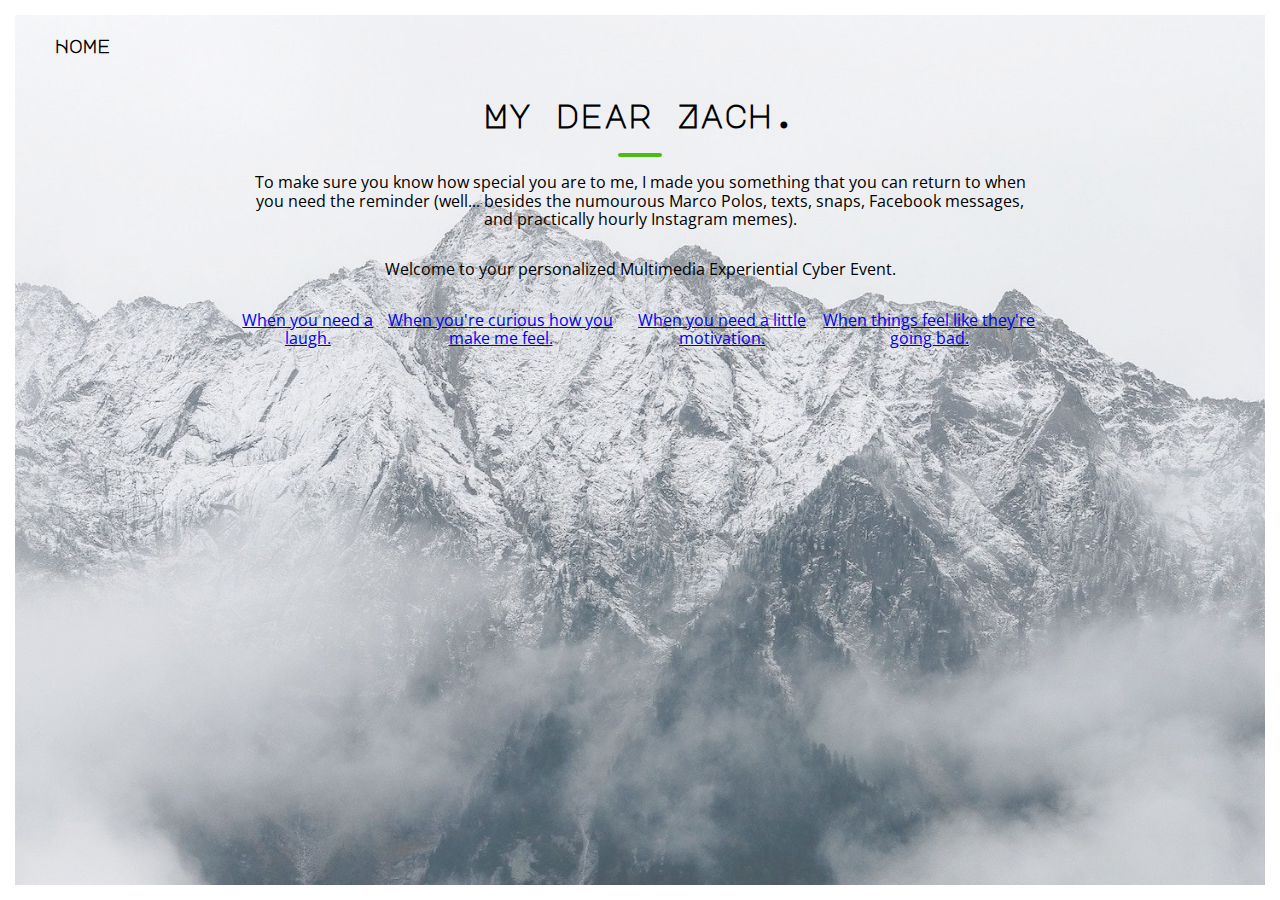
==== begin/index.html @ bccb133c "update homepage styles" ====
<!DOCTYPE html>
<html lang="en" dir="ltr">
  <head>
    <meta charset="utf-8">
    <title>Zachary Credle</title>
    <link rel="stylesheet" href="../style.css">
    <link href="https://fonts.googleapis.com/css?family=Major+Mono+Display|Open+Sans" rel="stylesheet">
  </head>
  <body>
    <header>
      <h3><a href="/">Home</a></h3>
    </header>
    <div>
      <main>
        <h1>My dear Zach.</h1>
        <div class="line"></div>
        <p>To make sure you know how special you are to me, I made you something that you can return to when you need the reminder (well... besides the numourous Marco Polos, texts, snaps, Facebook messages, and practically hourly Instagram memes).</p>
        <p>Welcome to your personalized Multimedia Experiential Cyber Event.</p>
        <div class="grid">
          <p><a href="/new-boot-goofin/">When you need a laugh.</a></p>
          <p><a href="/goofy/">When you're curious how you make me feel.</a></p>
          <p><a href="/do-it/">When you need a little motivation.</a></p>
          <p><a href="/good/">When things feel like they're going bad.</a></p>
      </main>
    </div>
  </body>
</html>
---- style.css ----
@import 'normalize.css';
@import 'rotate.css';

html {
  background: linear-gradient(rgba(255,255,255,.3),rgba(255,255,255,.3)), url(img/mountains-1.jpg) top center no-repeat;
  background-size: cover;
  width: 100%;
  height: 100%;
  border: 15px solid white;
  box-sizing: border-box;
  background-attachment: fixed;
}
body {
  align-content: space-between;
}
.home {
  min-height: 90vh;
  display: flex;
  flex-direction: column;
  justify-content: space-between;
}
.soon {
  width: 45%;
  height: 45%;
  border-radius: 50%;
  border: 3px solid black;
  padding: 50px;
  margin: 2.5% auto;
}
div {
  text-align: center;
  display: flex;
  justify-content: center;
  height: 90%;
}
header {
  padding-left: 20px;
  box-sizing: border-box;
}
header a {
  color: black;
  text-decoration: none;
}
main {
  align-self: center;
  max-width: 800px;
  display: flex;
  align-items: center;
  justify-content: center;
  flex-direction: column;
}
.line {
  border: 2px solid #4cbb17;
  width: 40px;
  margin: auto;
  border-radius: 4px;
}
h1, h2, h3, h4, h5, h6 {
  font-family: 'Major Mono Display', 'Open Sans', sans-serif;
  margin: 0;
  padding: 20px;
}
p {
  font-family: 'Open Sans', sans-serif;
}
.enter a {
  color: #000000;
  color: rgba(0, 0, 0, 0);
}
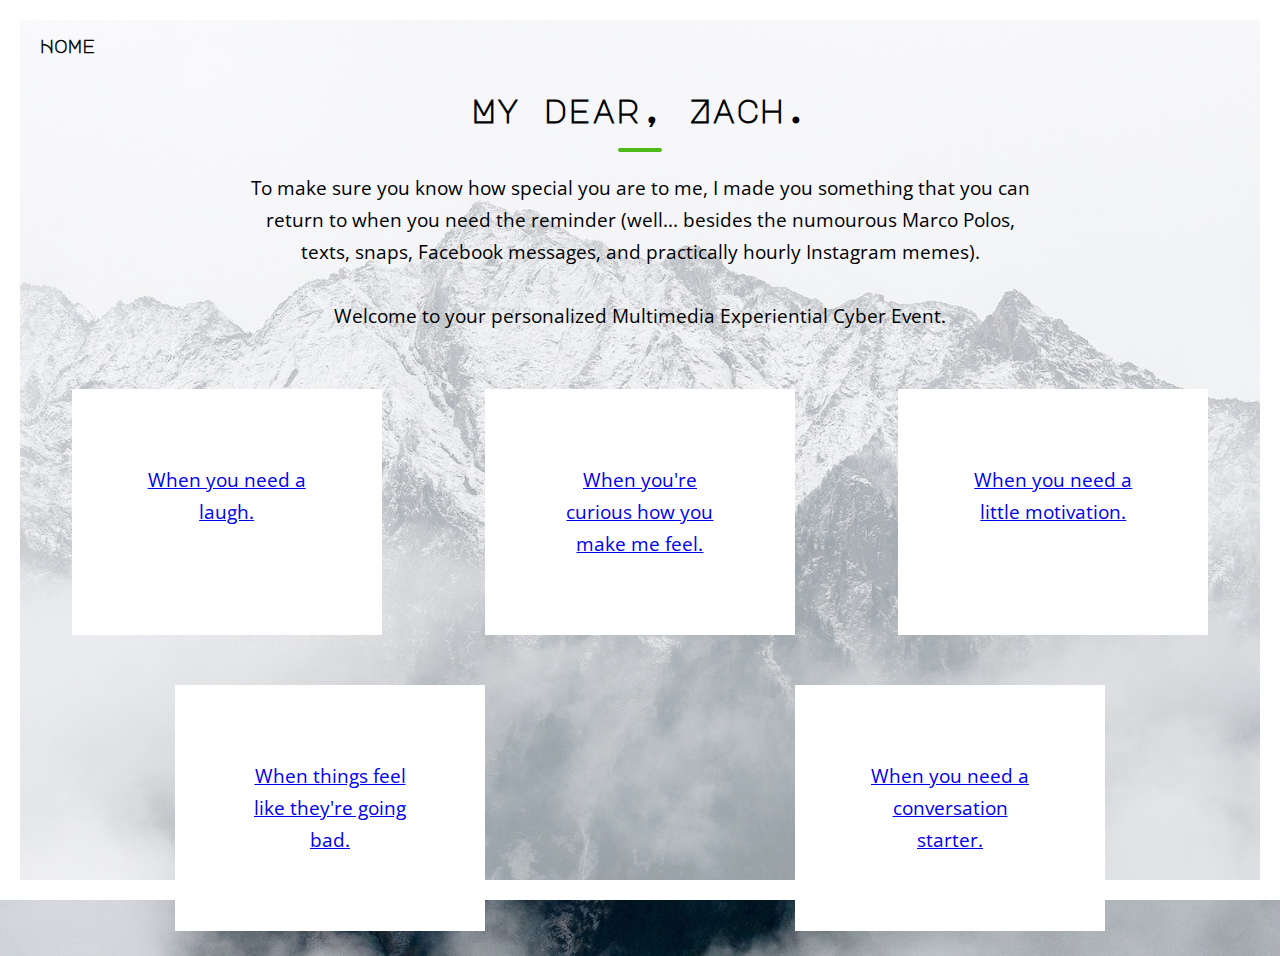
==== commit d96e4690: "update index page styles" ====
--- a/begin/index.html
+++ b/begin/index.html
@@ -10,9 +10,9 @@
     <header>
       <h3><a href="/">Home</a></h3>
     </header>
-    <div>
+    <div class="index">
       <main>
-        <h1>My dear Zach.</h1>
+        <h1>My dear, Zach.</h1>
         <div class="line"></div>
         <p>To make sure you know how special you are to me, I made you something that you can return to when you need the reminder (well... besides the numourous Marco Polos, texts, snaps, Facebook messages, and practically hourly Instagram memes).</p>
         <p>Welcome to your personalized Multimedia Experiential Cyber Event.</p>
@@ -21,6 +21,7 @@
           <p><a href="/goofy/">When you're curious how you make me feel.</a></p>
           <p><a href="/do-it/">When you need a little motivation.</a></p>
           <p><a href="/good/">When things feel like they're going bad.</a></p>
+          <p><a href="/convo/">When you need a conversation starter.</a></p>
       </main>
     </div>
   </body>
--- a/style.css
+++ b/style.css
@@ -2,22 +2,71 @@
 @import 'rotate.css';
 
 html {
-  background: linear-gradient(rgba(255,255,255,.3),rgba(255,255,255,.3)), url(img/mountains-1.jpg) top center no-repeat;
+  background: linear-gradient(rgba(255,255,255,.6),rgba(255,255,255,.6)), url(img/mountains-1.jpg) top center no-repeat;
   background-size: cover;
+  box-sizing: border-box;
+  background-attachment: fixed;
   width: 100%;
   height: 100%;
-  border: 15px solid white;
-  box-sizing: border-box;
-  background-attachment: fixed;
 }
 body {
-  align-content: space-between;
-}
-.home {
+  border-left: 20px solid #fff;
+  border-right: 20px solid #fff;
+  height: 100%;
   min-height: 90vh;
   display: flex;
   flex-direction: column;
+}
+body:before, body:after {
+  content: "";
+  position: fixed;
+  background: #fff;
+  left: 0;
+  right: 0;
+  height: 20px;
+  align-content: space-between;
+}
+body:before {
+    top: 0;
+}
+body:after {
+    bottom: 0;
+}
+header {
+  box-sizing: border-box;
+  padding: 35px 20px;
+}
+header a {
+  color: black;
+  text-decoration: none;
+}
+main {
+  align-self: center;
+  margin: auto;
+  align-items: center;
+  justify-content: center;
+  flex-direction: column;
+}
+h1, h2, h3, h4, h5, h6 {
+  font-family: 'Major Mono Display', 'Open Sans', sans-serif;
+  margin: 0;
+}
+h1 {
+  text-align: center;
+}
+p {
+  font-family: 'Open Sans', sans-serif;
+  margin: 0 auto;
+  max-width: 800px;
+  line-height: 2rem;
+  margin-bottom: 2rem;
+  font-size: 1.2rem;
+}
+.home {
+  text-align: center;
+  display: flex;
   justify-content: space-between;
+  flex-direction: column;
 }
 .soon {
   width: 45%;
@@ -27,43 +76,46 @@
   padding: 50px;
   margin: 2.5% auto;
 }
-div {
-  text-align: center;
-  display: flex;
-  justify-content: center;
-  height: 90%;
-}
-header {
-  padding-left: 20px;
-  box-sizing: border-box;
-}
-header a {
-  color: black;
-  text-decoration: none;
-}
-main {
-  align-self: center;
-  max-width: 800px;
-  display: flex;
-  align-items: center;
-  justify-content: center;
-  flex-direction: column;
-}
 .line {
   border: 2px solid #4cbb17;
   width: 40px;
   margin: auto;
   border-radius: 4px;
+  margin: 20px auto;
 }
-h1, h2, h3, h4, h5, h6 {
-  font-family: 'Major Mono Display', 'Open Sans', sans-serif;
-  margin: 0;
-  padding: 20px;
-}
-p {
-  font-family: 'Open Sans', sans-serif;
+.enter {
+  text-align: center;
+  padding: 35px 20px;
 }
 .enter a {
   color: #000000;
   color: rgba(0, 0, 0, 0);
+  padding: 30px 20px;
+  margin: 15px;
 }
+.index {
+  text-align: center;
+  margin: auto;
+}
+.grid {
+  display: flex;
+  flex-direction: row;
+  justify-content: space-around;
+  flex-wrap: wrap;
+}
+.grid p {
+  width: 25%;
+  padding: 75px;
+  box-sizing: border-box;
+  background-color: white;
+  margin: 25px;
+}
+.grid p:hover {
+  transform: scale(1.2);
+  cursor: pointer;
+  transition: all .5s ease;
+}
+.grid p a {
+  align-self: center;
+  justify-content: center;
+}
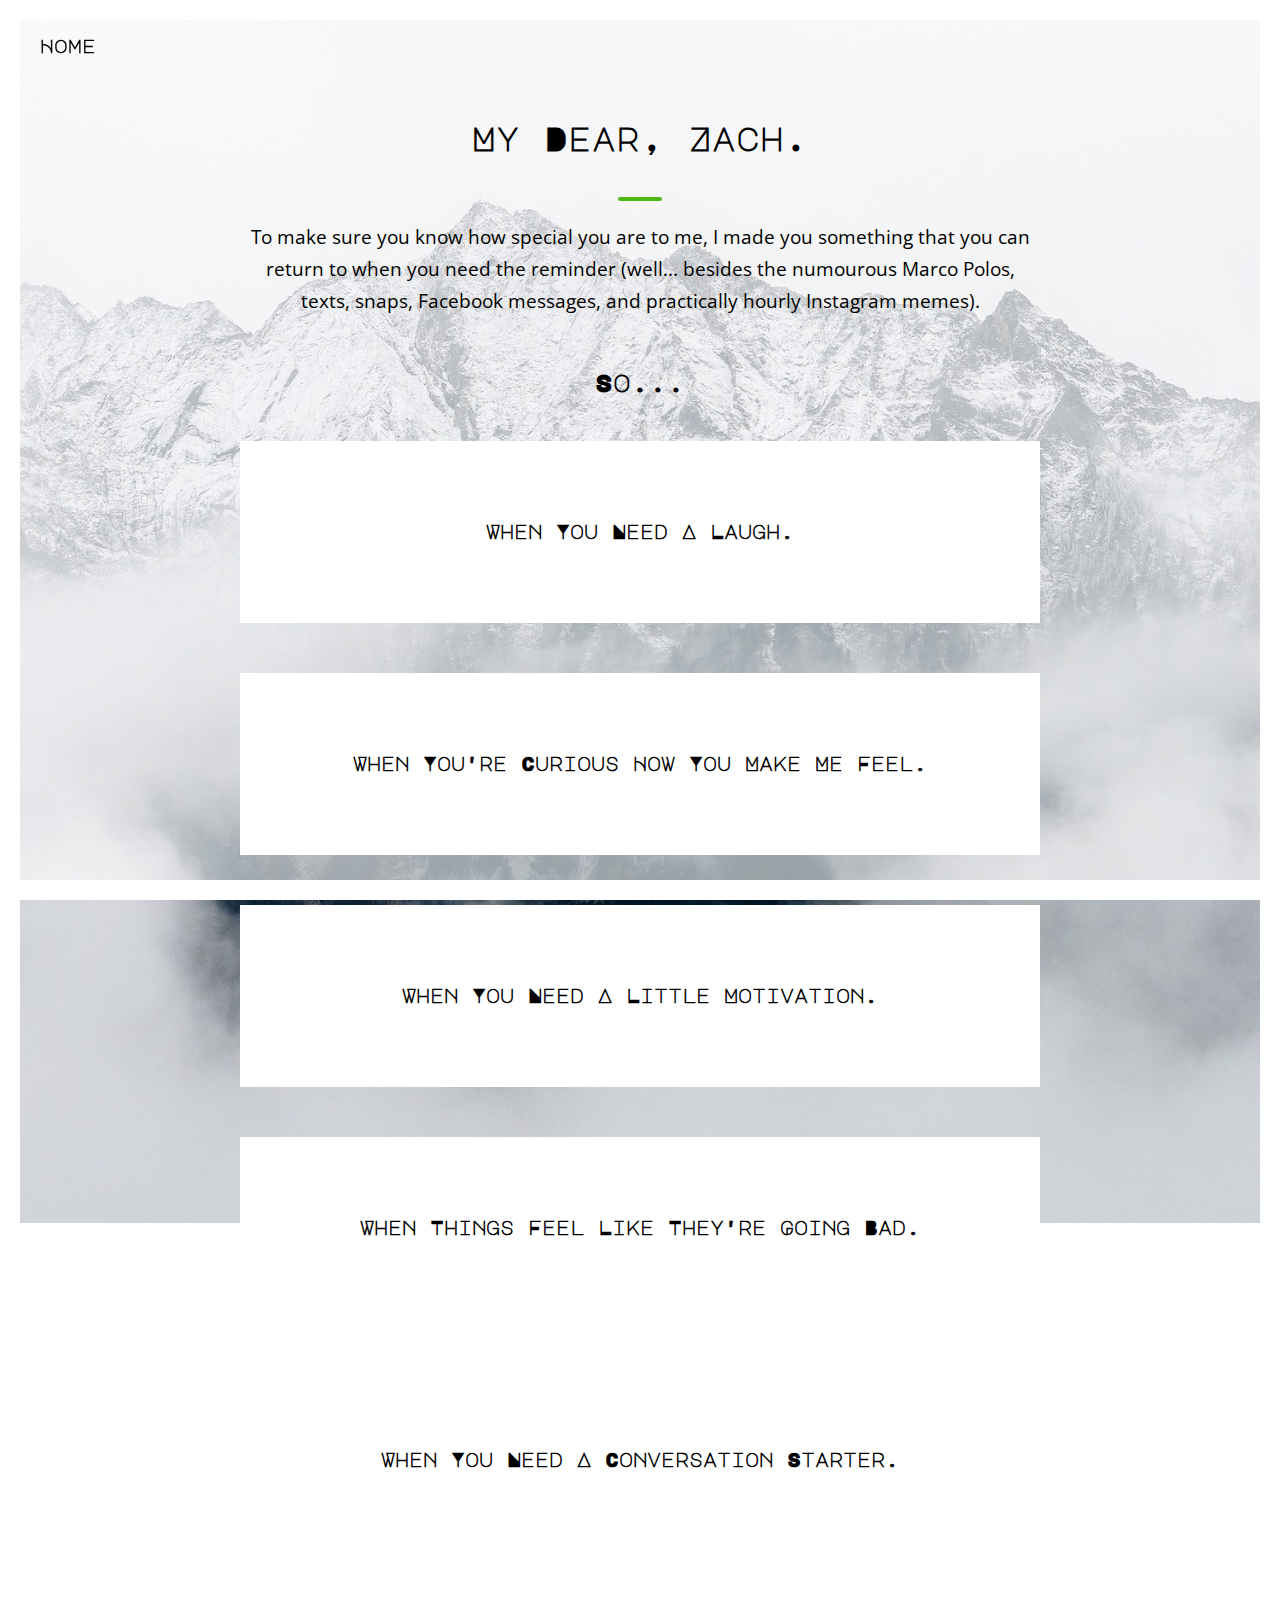
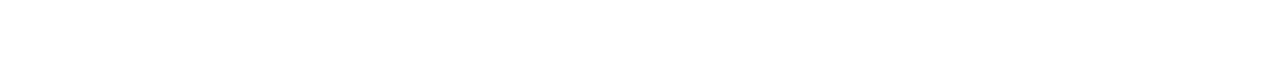
==== commit 80bcdfbe: "update sections css" ====
--- a/begin/index.html
+++ b/begin/index.html
@@ -12,16 +12,16 @@
     </header>
     <div class="index">
       <main>
-        <h1>My dear, Zach.</h1>
+        <h1>My Dear, Zach.</h1>
         <div class="line"></div>
         <p>To make sure you know how special you are to me, I made you something that you can return to when you need the reminder (well... besides the numourous Marco Polos, texts, snaps, Facebook messages, and practically hourly Instagram memes).</p>
-        <p>Welcome to your personalized Multimedia Experiential Cyber Event.</p>
+        <h2>So...</h2>
         <div class="grid">
-          <p><a href="/new-boot-goofin/">When you need a laugh.</a></p>
-          <p><a href="/goofy/">When you're curious how you make me feel.</a></p>
-          <p><a href="/do-it/">When you need a little motivation.</a></p>
-          <p><a href="/good/">When things feel like they're going bad.</a></p>
-          <p><a href="/convo/">When you need a conversation starter.</a></p>
+          <p><a href="/new-boot-goofin/">When You Need A Laugh.</a></p>
+          <p><a href="/goofy/">When You're Curious How You Make Me Feel.</a></p>
+          <p><a href="/do-it/">When You Need A Little Motivation.</a></p>
+          <p><a href="/good/">When Things Feel Like They're Going Bad.</a></p>
+          <p><a href="/questions/">When You Need A Conversation Starter.</a></p>
       </main>
     </div>
   </body>
--- a/style.css
+++ b/style.css
@@ -12,7 +12,6 @@
 body {
   border-left: 20px solid #fff;
   border-right: 20px solid #fff;
-  height: 100%;
   min-height: 90vh;
   display: flex;
   flex-direction: column;
@@ -34,7 +33,8 @@
 }
 header {
   box-sizing: border-box;
-  padding: 35px 20px;
+  padding: 15px 0;
+  position: fixed;
 }
 header a {
   color: black;
@@ -46,10 +46,11 @@
   align-items: center;
   justify-content: center;
   flex-direction: column;
+  display: flex;
 }
 h1, h2, h3, h4, h5, h6 {
   font-family: 'Major Mono Display', 'Open Sans', sans-serif;
-  margin: 0;
+  margin: 20px;
 }
 h1 {
   text-align: center;
@@ -62,19 +63,14 @@
   margin-bottom: 2rem;
   font-size: 1.2rem;
 }
+.media {
+  margin: 50px 0;
+}
 .home {
   text-align: center;
   display: flex;
   justify-content: space-between;
   flex-direction: column;
-}
-.soon {
-  width: 45%;
-  height: 45%;
-  border-radius: 50%;
-  border: 3px solid black;
-  padding: 50px;
-  margin: 2.5% auto;
 }
 .line {
   border: 2px solid #4cbb17;
@@ -95,7 +91,7 @@
 }
 .index {
   text-align: center;
-  margin: auto;
+  margin: 100px auto;
 }
 .grid {
   display: flex;
@@ -104,18 +100,53 @@
   flex-wrap: wrap;
 }
 .grid p {
-  width: 25%;
+  width: 100%;
   padding: 75px;
   box-sizing: border-box;
   background-color: white;
   margin: 25px;
+  transition: all .5s ease;
 }
 .grid p:hover {
-  transform: scale(1.2);
+  transform: scale(1.05);
   cursor: pointer;
-  transition: all .5s ease;
 }
 .grid p a {
   align-self: center;
   justify-content: center;
+  color: black;
+  text-decoration: none;
+  font-weight: 700;
+  font-family: 'Major Mono Display', 'Open Sans', sans-serif;
 }
+.back-button {
+  background: white;
+  padding: 10px 20px;
+  border-radius: 5%;
+  text-transform: uppercase;
+  font-size: 12px;
+  margin: 50px 0;
+  display: inline-block;
+  vertical-align: middle;
+  -webkit-transform: perspective(1px) translateZ(0);
+  transform: perspective(1px) translateZ(0);
+  box-shadow: 0 0 1px rgba(0, 0, 0, 0);
+  -webkit-transition-duration: 0.3s;
+  transition-duration: 0.3s;
+  -webkit-transition-property: box-shadow;
+  transition-property: box-shadow;
+  box-shadow: inset 0 0 0 rgba(0, 0, 0, 0.6), 0 0 1px rgba(0, 0, 0, 0);
+}
+.back-button:hover {
+  box-shadow: inset 0px 0px 2px rgba(0, 0, 0, 0.6), 0 0 2px rgba(0, 0, 0, 0);
+}
+.back-button a {
+  color: black;
+  text-decoration: none;
+}
+.questions {
+  max-width: 650px;
+}
+.questions li {
+  margin: 12px 0;
+}
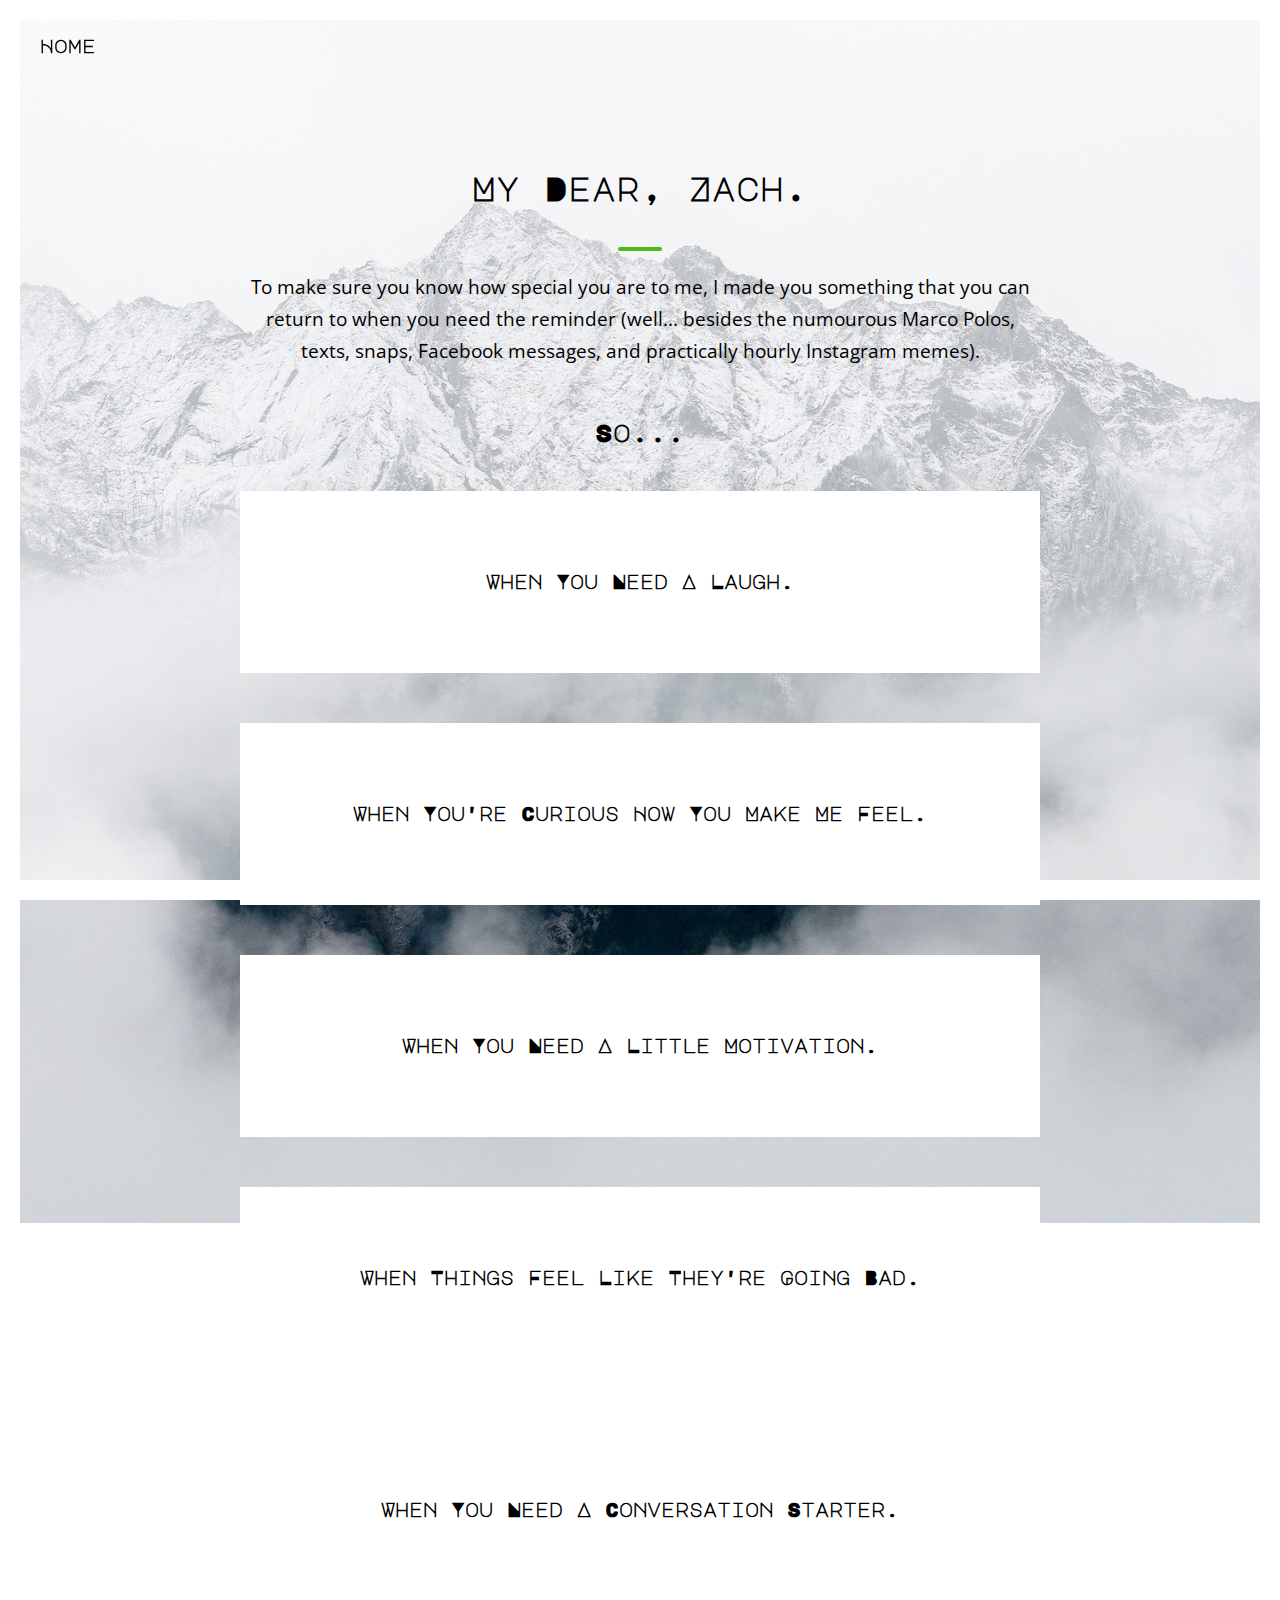
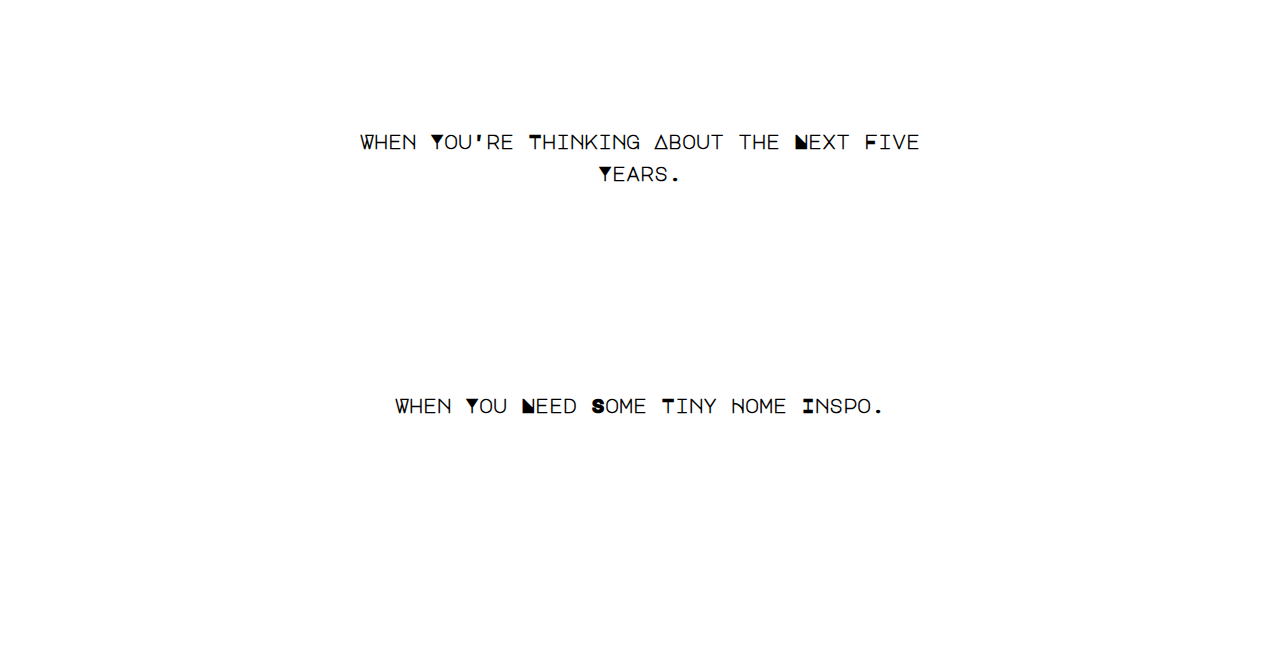
==== commit 57887a45: "two new pages" ====
--- a/begin/index.html
+++ b/begin/index.html
@@ -22,6 +22,8 @@
           <p><a href="/do-it/">When You Need A Little Motivation.</a></p>
           <p><a href="/good/">When Things Feel Like They're Going Bad.</a></p>
           <p><a href="/questions/">When You Need A Conversation Starter.</a></p>
+          <p><a href="/five-years/">When You're Thinking About the Next Five Years.</a></p>
+          <p><a href="/tiny-home/">When You Need Some Tiny Home Inspo.</a></p>
       </main>
     </div>
   </body>
--- a/style.css
+++ b/style.css
@@ -12,7 +12,7 @@
 body {
   border-left: 20px solid #fff;
   border-right: 20px solid #fff;
-  min-height: 90vh;
+  min-height: 100vh;
   display: flex;
   flex-direction: column;
 }
@@ -47,6 +47,7 @@
   justify-content: center;
   flex-direction: column;
   display: flex;
+  padding: 150px 0;
 }
 h1, h2, h3, h4, h5, h6 {
   font-family: 'Major Mono Display', 'Open Sans', sans-serif;
@@ -91,7 +92,7 @@
 }
 .index {
   text-align: center;
-  margin: 100px auto;
+  margin: auto;
 }
 .grid {
   display: flex;
@@ -122,6 +123,7 @@
 .back-button {
   background: white;
   padding: 10px 20px;
+  cursor: pointer;
   border-radius: 5%;
   text-transform: uppercase;
   font-size: 12px;
@@ -133,8 +135,8 @@
   box-shadow: 0 0 1px rgba(0, 0, 0, 0);
   -webkit-transition-duration: 0.3s;
   transition-duration: 0.3s;
-  -webkit-transition-property: box-shadow;
-  transition-property: box-shadow;
+  -webkit-transition-property: all;
+  transition-property: all;
   box-shadow: inset 0 0 0 rgba(0, 0, 0, 0.6), 0 0 1px rgba(0, 0, 0, 0);
 }
 .back-button:hover {
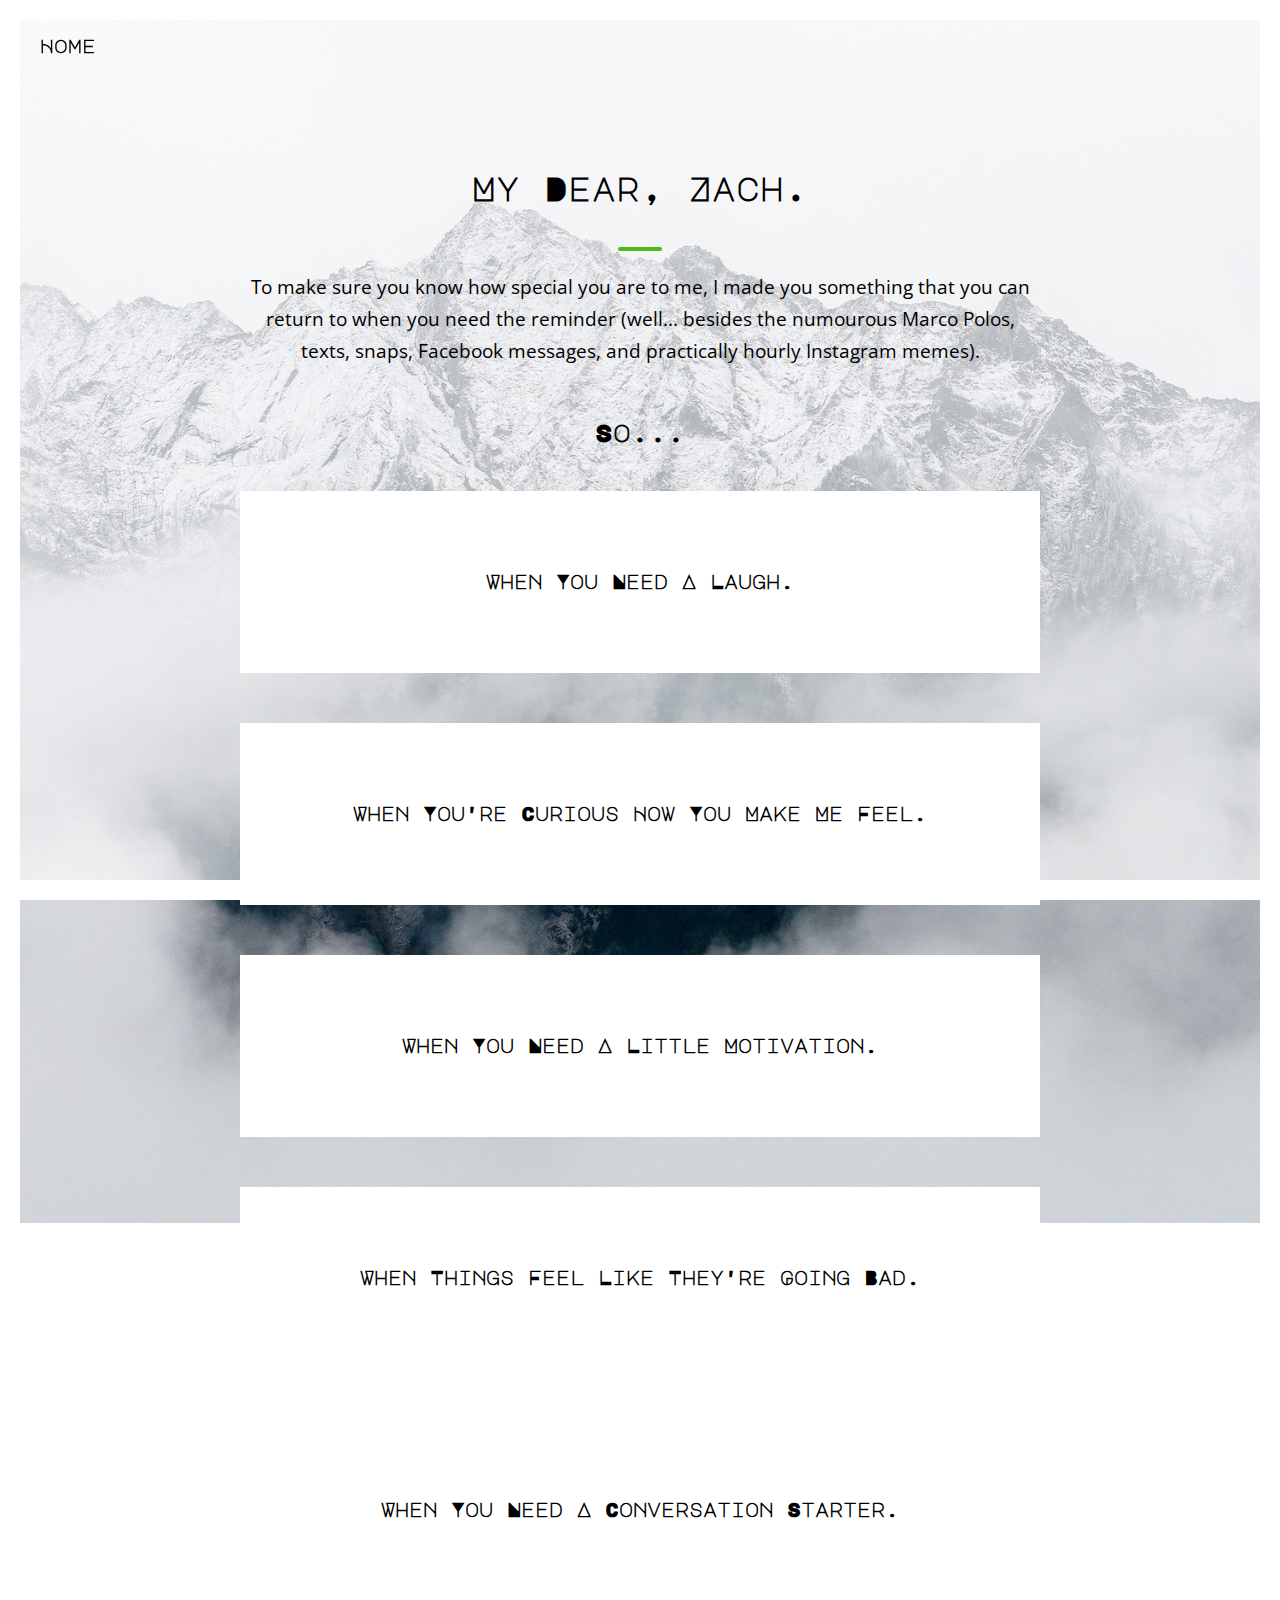
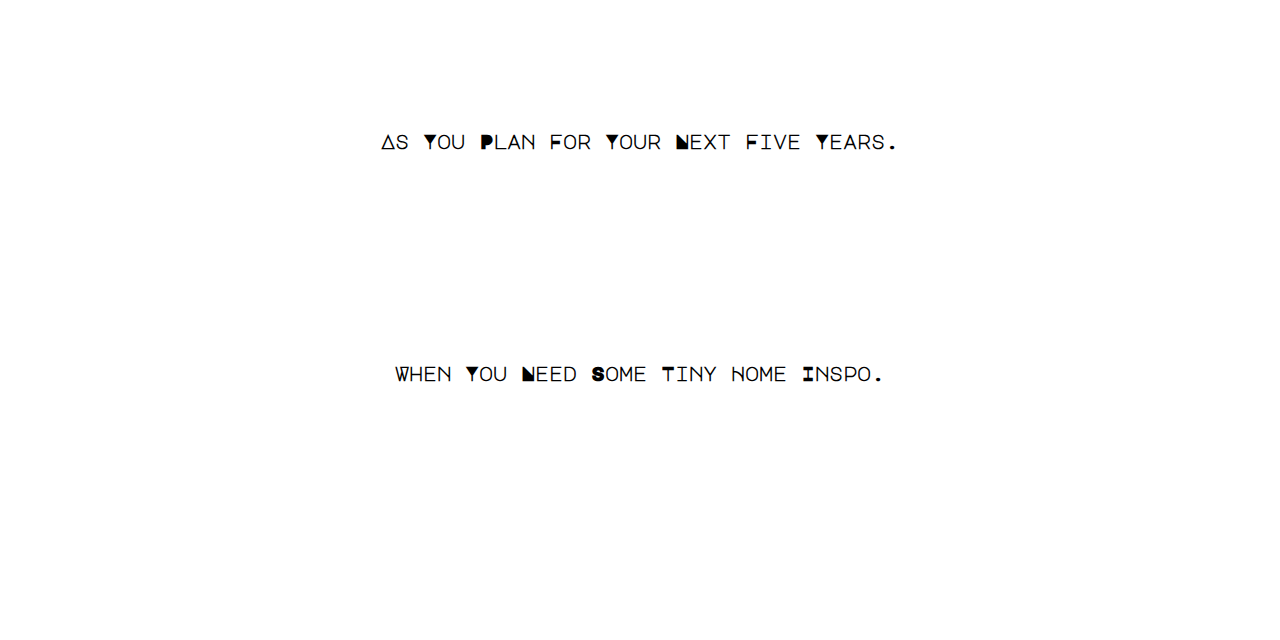
==== commit 3e03da2b: "update video link" ====
--- a/begin/index.html
+++ b/begin/index.html
@@ -22,7 +22,7 @@
           <p><a href="/do-it/">When You Need A Little Motivation.</a></p>
           <p><a href="/good/">When Things Feel Like They're Going Bad.</a></p>
           <p><a href="/questions/">When You Need A Conversation Starter.</a></p>
-          <p><a href="/five-years/">When You're Thinking About the Next Five Years.</a></p>
+          <p><a href="/five-years/">As You Plan For Your Next Five Years.</a></p>
           <p><a href="/tiny-home/">When You Need Some Tiny Home Inspo.</a></p>
       </main>
     </div>
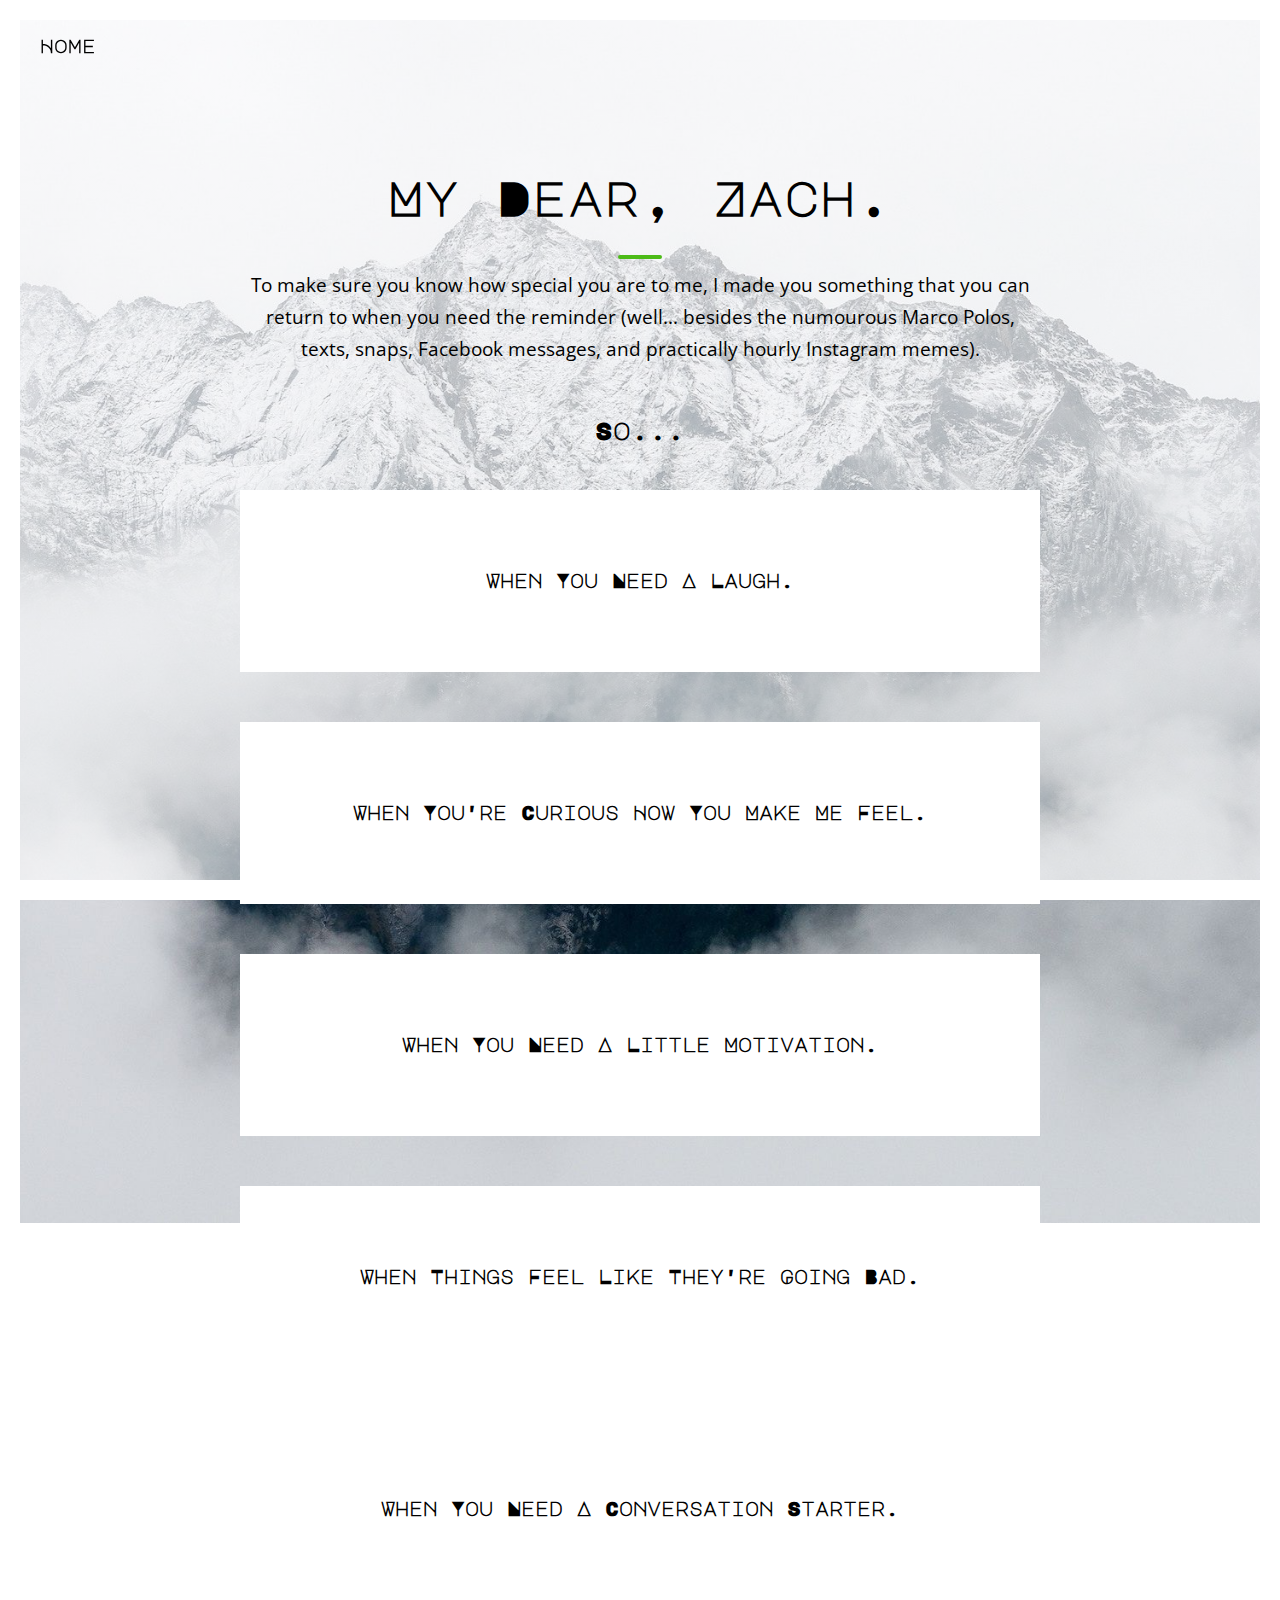
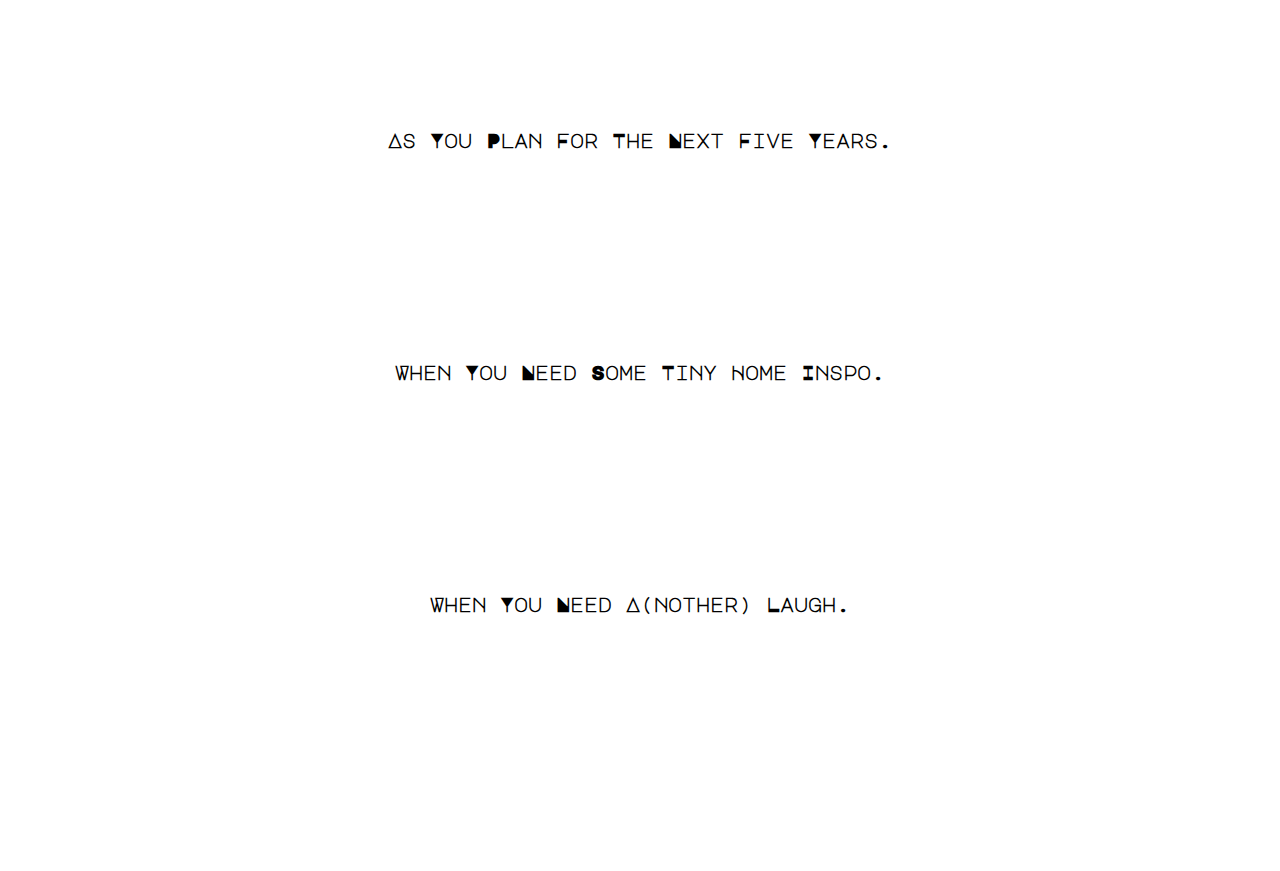
==== commit 837691a2: "update styling" ====
--- a/begin/index.html
+++ b/begin/index.html
@@ -22,8 +22,9 @@
           <p><a href="/do-it/">When You Need A Little Motivation.</a></p>
           <p><a href="/good/">When Things Feel Like They're Going Bad.</a></p>
           <p><a href="/questions/">When You Need A Conversation Starter.</a></p>
-          <p><a href="/five-years/">As You Plan For Your Next Five Years.</a></p>
+          <p><a href="/five-years/">As You Plan For The Next Five Years.</a></p>
           <p><a href="/tiny-home/">When You Need Some Tiny Home Inspo.</a></p>
+            <p><a href="/the-try-guys/">When You Need A(nother) Laugh.</a></p>
       </main>
     </div>
   </body>
--- a/style.css
+++ b/style.css
@@ -15,6 +15,7 @@
   min-height: 100vh;
   display: flex;
   flex-direction: column;
+  font-family: 'Open Sans', sans-serif;
 }
 body:before, body:after {
   content: "";
@@ -47,7 +48,7 @@
   justify-content: center;
   flex-direction: column;
   display: flex;
-  padding: 150px 0;
+  padding: 150px 25px;
 }
 h1, h2, h3, h4, h5, h6 {
   font-family: 'Major Mono Display', 'Open Sans', sans-serif;
@@ -55,6 +56,7 @@
 }
 h1 {
   text-align: center;
+  font-size: 48px;
 }
 p {
   font-family: 'Open Sans', sans-serif;
@@ -64,8 +66,18 @@
   margin-bottom: 2rem;
   font-size: 1.2rem;
 }
+a {
+  color: black;
+  font-weight: 900;
+  text-decoration: none;
+}
+a:hover {
+  text-decoration: underline;
+}
 .media {
   margin: 50px 0;
+    width: 700px;
+    height: 400px;
 }
 .home {
   text-align: center;
@@ -78,7 +90,7 @@
   width: 40px;
   margin: auto;
   border-radius: 4px;
-  margin: 20px auto;
+  margin: 10px auto;
 }
 .enter {
   text-align: center;
@@ -102,7 +114,6 @@
 }
 .grid p {
   width: 100%;
-  padding: 75px;
   box-sizing: border-box;
   background-color: white;
   margin: 25px;
@@ -118,7 +129,9 @@
   color: black;
   text-decoration: none;
   font-weight: 700;
+  padding: 75px;
   font-family: 'Major Mono Display', 'Open Sans', sans-serif;
+  display: block;
 }
 .back-button {
   background: white;
@@ -148,7 +161,41 @@
 }
 .questions {
   max-width: 650px;
+  font-family: 'Open Sans', sans-serif;
 }
 .questions li {
   margin: 12px 0;
 }
+.quote {
+  margin: 25px auto;
+  max-width: 300px;
+}
+.quote p {
+  margin: 0;
+  font-family: monospace;
+}
+.attribution {
+  font-size: 1rem;
+  padding: 15px;
+}
+
+@media screen and (max-width: 800px) {
+  .media {
+    width: 560px;
+    height: 315px;
+  }
+}
+
+@media screen and (max-width: 600px) {
+  .media {
+    width: 400px;
+    height: 200px;
+  }
+}
+
+@media screen and (max-width: 420px) {
+  .media {
+    width: 300px;
+    height: 150px;
+  }
+}
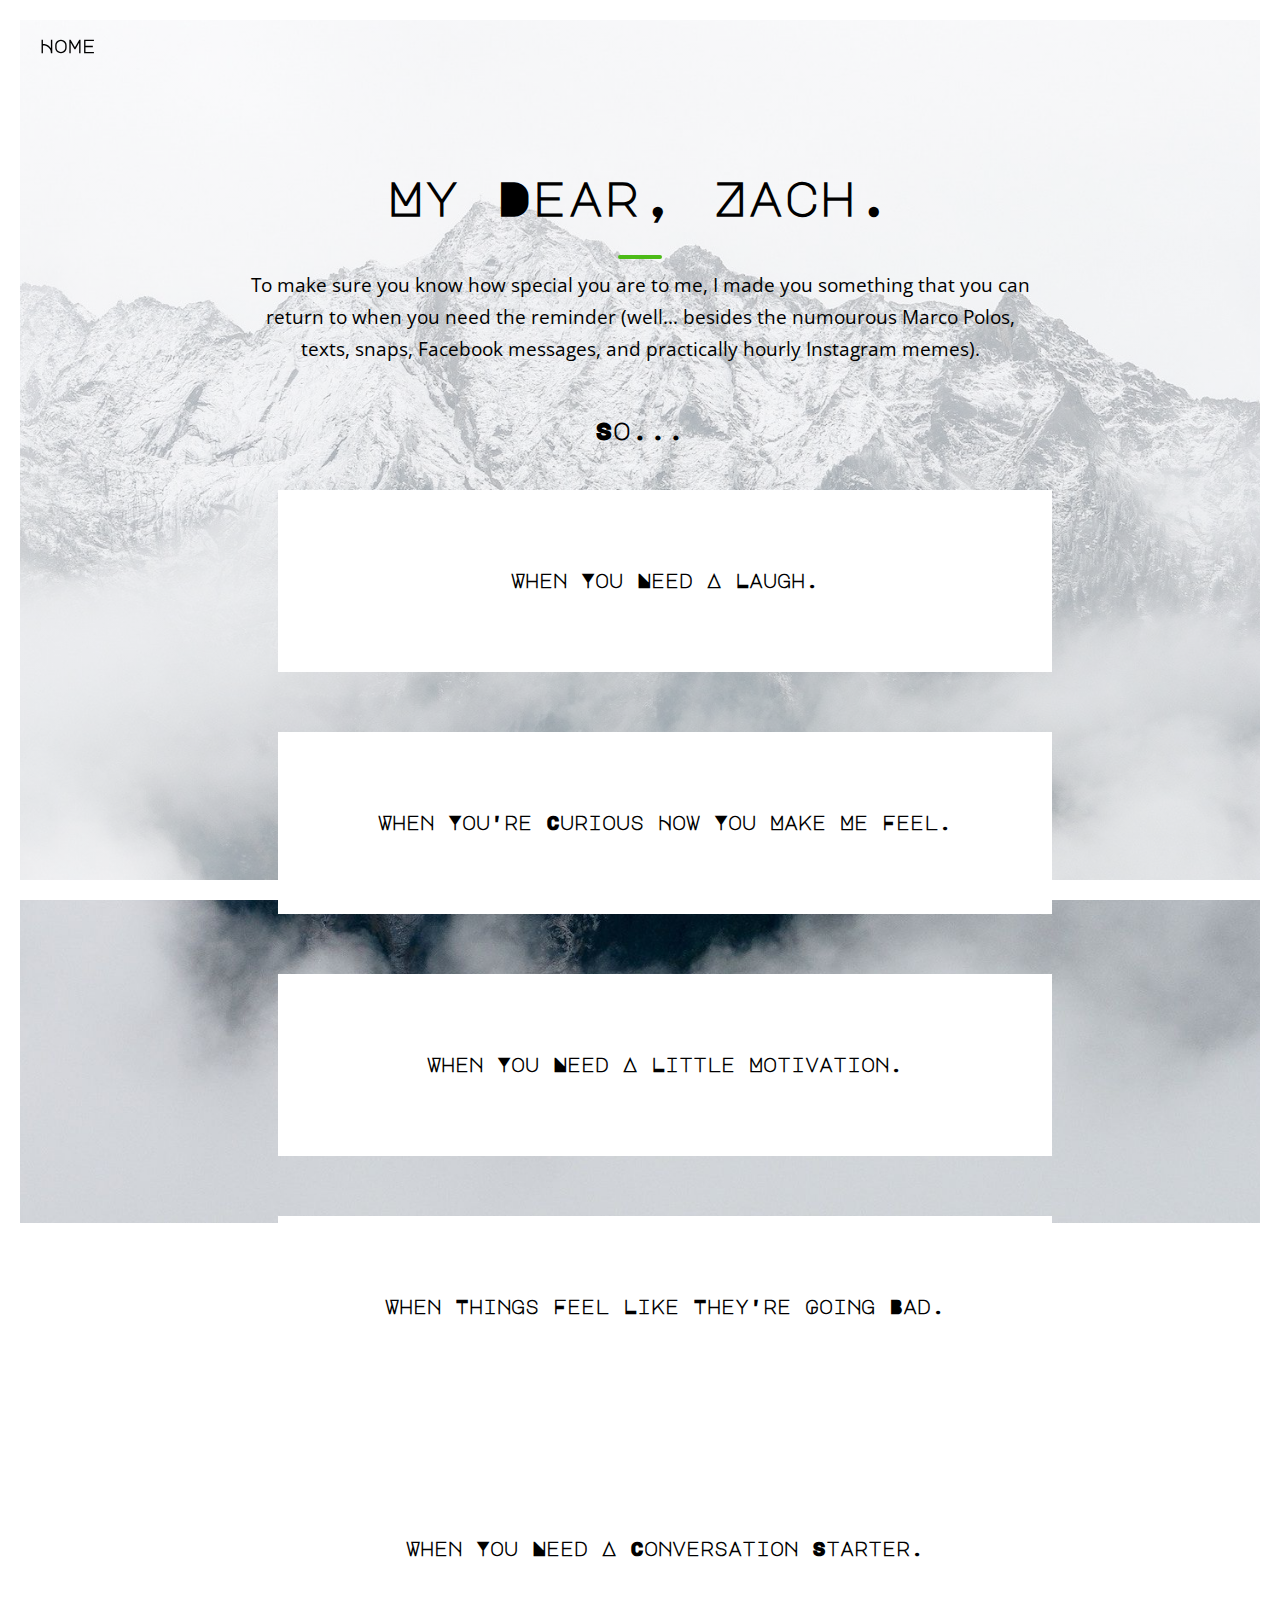
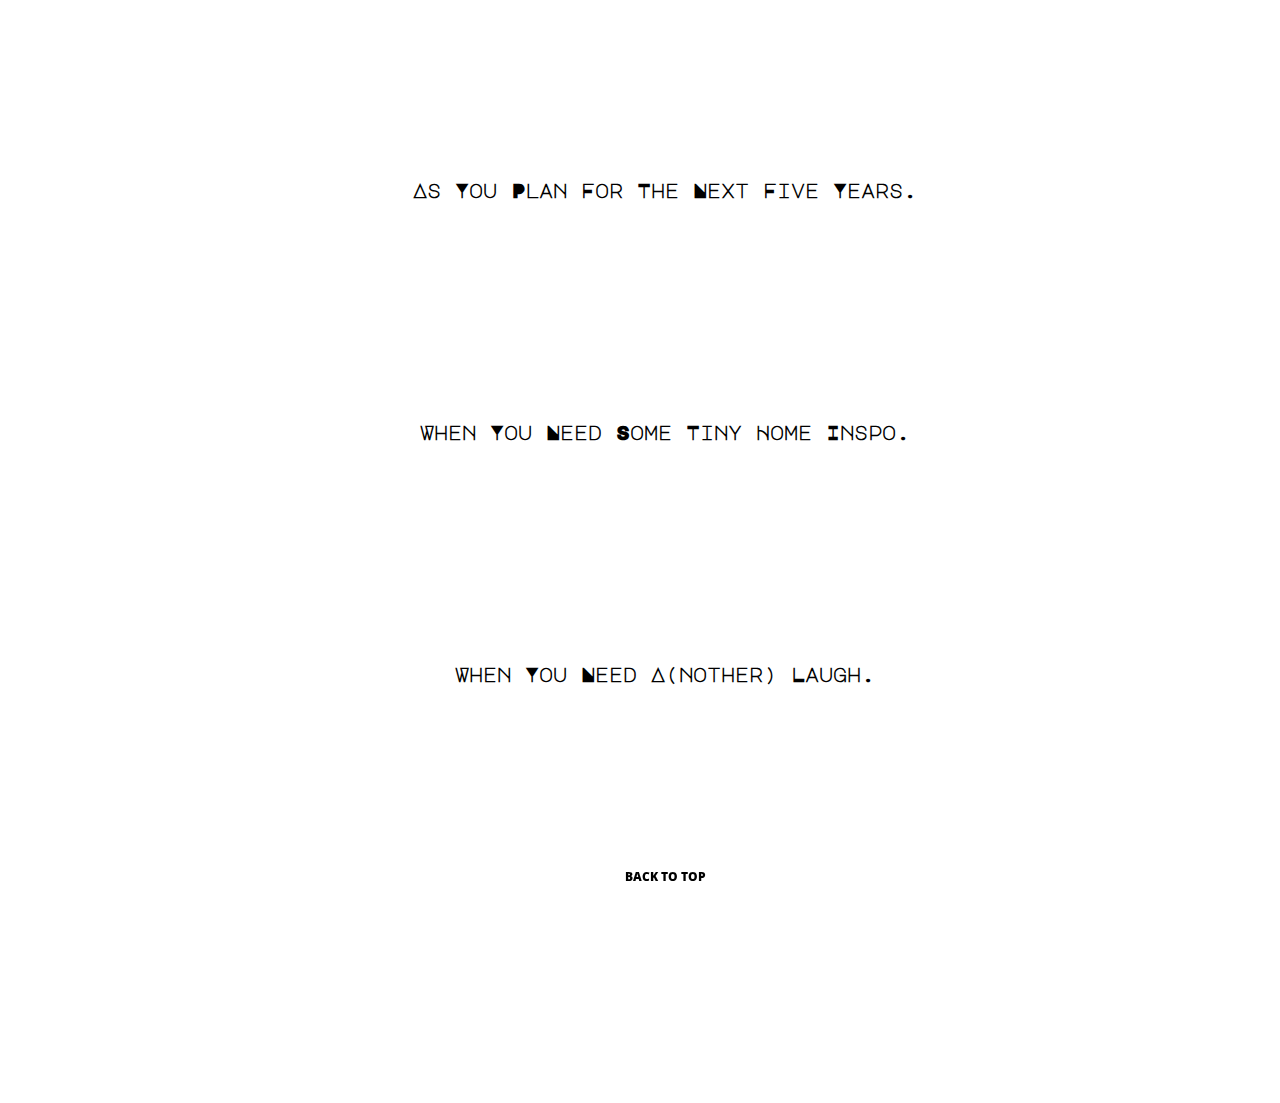
==== commit 5be35c8b: "revise format - move all to index" ====
--- a/begin/index.html
+++ b/begin/index.html
@@ -10,22 +10,160 @@
     <header>
       <h3><a href="/">Home</a></h3>
     </header>
-    <div class="index">
+    <div class="index" id="top">
       <main>
         <h1>My Dear, Zach.</h1>
         <div class="line"></div>
         <p>To make sure you know how special you are to me, I made you something that you can return to when you need the reminder (well... besides the numourous Marco Polos, texts, snaps, Facebook messages, and practically hourly Instagram memes).</p>
         <h2>So...</h2>
         <div class="grid">
-          <p><a href="/new-boot-goofin/">When You Need A Laugh.</a></p>
-          <p><a href="/goofy/">When You're Curious How You Make Me Feel.</a></p>
-          <p><a href="/do-it/">When You Need A Little Motivation.</a></p>
-          <p><a href="/good/">When Things Feel Like They're Going Bad.</a></p>
-          <p><a href="/questions/">When You Need A Conversation Starter.</a></p>
-          <p><a href="/five-years/">As You Plan For The Next Five Years.</a></p>
-          <p><a href="/tiny-home/">When You Need Some Tiny Home Inspo.</a></p>
-            <p><a href="/the-try-guys/">When You Need A(nother) Laugh.</a></p>
+          <p class="accordion">When You Need A Laugh.</p>
+          <div class="panel">
+            <iframe class="media" frameborder="0"  src="https://www.dailymotion.com/embed/video/x2za7om?rel=0" allowfullscreen></iframe>
+          </div>
+          <p class="accordion">When You're Curious How You Make Me Feel.</p>
+          <div class="panel">
+            <img class="media" src="../img/goofy.gif" >
+            <p>Basically like this.</p>
+            <p>All.</p>
+            <p>The.</p>
+            <p>Time.</p>
+          </div>
+
+          <p class="accordion">When You Need A Little Motivation.</p>
+          <div class="panel">
+            <iframe class="media" src="https://www.youtube.com/embed/ZXsQAXx_ao0?rel=0" frameborder="0" allow="accelerometer; autoplay; encrypted-media; gyroscope; picture-in-picture" allowfullscreen></iframe>
+          </div>
+
+          <p class="accordion">When Things Feel Like They're Going Bad.</p>
+          <div class="panel">
+            <iframe class="media" src="https://www.youtube.com/embed/IdTMDpizis8?rel=0" frameborder="0" allow="accelerometer; autoplay; encrypted-media; gyroscope; picture-in-picture" allowfullscreen></iframe>
+          </div>
+
+          <p class="accordion">When You Need A Conversation Starter.</p>
+          <div class="panel">
+            <ol class="questions">
+              <li>What's something you always wanted to do as a child but never got to do it?</li>
+              <li>If you were in a witness protection program, what would be your new name and where would you go?</li>
+              <li>What is the strangest thing you’ve ever eaten?</li>
+              <li>What famous artist, dead or alive, would you want to paint your portrait?</li>
+              <li>What's the dumbest thing you've ever cried about?</li>
+              <li>If you could rid the world of one disease what would it be?</li>
+              <li>What board game do you hate the most?</li>
+              <li>If you could get away with a crime, would you? If yes, what would it be?</li>
+              <li>Who was your first celebrity crush?</li>
+              <li>What's the worst thing you ever did as a child and what was your punishment?</li>
+              <li>What is one thing you refuse to share?</li>
+              <li>What are two things you would do if you woke up to find yourself completely invisible?</li>
+              <li>Describe the worst haircut you’ve ever had.</li>
+              <li>What is your biggest regret?</li>
+              <li>Have you ever pooped your pants? (not including when you were a baby)</li>
+              <li>If you could have one superpower, what would it be and why?</li>
+              <li>If you could be on the cover of any magazine which one would you choose?</li>
+              <li>What song would you sing for your American Idol audition?</li>
+              <li>What's the worst job you've ever had?</li>
+              <li>What is the funniest movie you have ever seen?</li>
+              <li>If you could trade lives with anyone for a day who would it be and why?</li>
+              <li>Which Disney princess do you find to be the most attractive?</li>
+              <li>What country would you never want to visit?</li>
+              <li>What scene from a non-horror movie scared you as a child?</li>
+              <li>What kind of phone was your first cell phone?</li>
+              <li>What's your worst pet peeve?</li>
+              <li>If you were about to be executed what five foods would have as your last meal?</li>
+              <li>Which would be harder for you to give up: coffee or alcohol?</li>
+              <li>On a scale from 1-10 what's the highest level of pain you've ever been in?</li>
+              <li>If you could start a collection of one kind of item, what would it be?</li>
+              <li>Who is the most famous person you have ever met?</li>
+              <li>How many slices of pizza are you capable of eating in one sitting?</li>
+              <li>What fashion trend do you wish would come back?</li>
+              <li>What fashion trend do you wish would go away?</li>
+              <li>You're in prison with a life sentence, what was your crime?</li>
+              <li>If you could bring one fictional character to life, who would it be?</li>
+              <li>If you inherited or won a million dollars, what's the very first thing you would do with the money?</li>
+              <li>What two languages would you like to be fluent in?</li>
+              <li>Would you rather be smart or happy if you could only have one?</li>
+              <li>What would you do if you were the lone survivor of a plane crash?</li>
+              <li>What is your favorite sport in the Winter Olympics?</li>
+              <li>What one toy do you wish never existed?</li>
+              <li>What is your favorite smell?</li>
+              <li>Do you believe in Bigfoot?</li>
+              <li>What is one thing women do that grosses you out? And men?</li>
+              <li>What's your favorite viral YouTube video?</li>
+              <li>What is the last book you read?</li>
+              <li>What was your favorite color or Crayola crayon growing up?</li>
+              <li>What word do you hope people use to describe you after you die?</li>
+              <li>If it were possible, would you live on the moon?</li>
+              <li>If you could break any world record which one would it be?</li>
+              <li>Who would you hate to see naked?</li>
+              <li>If you could got back in time 1,000 years, what year would you visit?</li>
+              <li>Would you let me slap you for a hundred dollars?</li>
+              <li>What famous historical figure would like to fight?</li>
+              <li>What's the weirdest dream you've ever had?</li>
+              <li>If you could master one musical instrument, what would it be?</li>
+              <li>What's your least favorite fast food restaurant?</li>
+              <li>If someone wrote a biography about you, what do you think the title should be?</li>
+              <li>Have you ever been drunk in public?</li>
+              <li>Would you dress in drag for $100?</li>
+              <li>What do you think phones will be like in 10 years?</li>
+              <li>What bad habit do you have that you know you need to break, but don't really want to?</li>
+              <li>If you were president for the day, what one thing would you change about the country?</li>
+              <li>How would you describe yourself in three words?</li>
+              <li>If money were no object, where in the world would you choose to live?</li>
+              <li>If you had to eat one thing from McDonald's, every meal for a week straight, what would you chose?</li>
+              <li>If you could deliver a speech to the entire world, what would you say?</li>
+              <li>Have you ever chased down an ice cream truck as an adult?</li>
+              <li>What is the weirdest scar you have and how did you get it?</li>
+              <li>If you had to choose to live without one of your five senses, which one would you give up?</li>
+              <li>Have you ever saved someone's life?</li>
+              <li>If you found out you were the direct descendant of a king or queen, would you go find them and claim your throne or keep your life as it was?</li>
+              <li>Has anyone ever saved your life?</li>
+              <li>What skills do you posses that could help you survive the zombie apocalypse?</li>
+              <li>If you inherited a single room off-the-grid cabin in the woods, would you be excited or disappointed?</li>
+              <li>If you could choose your age forever, what age would you choose and why?</li>
+              <li>Have you ever been scared enough to wet your pants?</li>
+              <li>If you could go back in time and change history, what would you change?</li>
+              <li>Who is your favorite cartoon character?</li>
+              <li>If you could kill off any character from a current television show, who would it be?</li>
+              <li>What was your first CD and when did you get it?</li>
+              <li>What is something you are currently obsessed with?</li>
+              <li>If a theme song played every time you entered a room, what would it be?</li>
+              <li>What insect do you wish would completely go extinct?</li>
+              <li>What is your guilty pleasure?</li>
+              <li>If you could live forever, would you?</li>
+              <li>Would you rather be a judge or a lawyer?</li>
+              <li>If you had had to read an entire encyclopedia, which letter would you choose?</li>
+              <li>Who is your favorite stand-up comedian?</li>
+              <li>If you had to spend the rest of your life as a tree, what kind of tree would you be?</li>
+              <li>If you were in the circus what kind of performer would you be? (Clown, tight-rope walker, etc.)</li>
+              <li>What phobias have you overcome in your lifetime?</li>
+              <li>Have you thrown up in a car?</li>
+              <li>If you could go on a cross country road trip with famous person, dead or alive, who would it be?</li>
+              <li>Who would play you in a movie?</li>
+            </ol>
+          </div>
+
+          <p class="accordion">As You Plan For The Next Five Years.</p>
+          <div class="panel">
+            <iframe class="media" frameborder="0"  src="https://www.youtube.com/embed/dOT2Gvyr0-I?rel=0" allowfullscreen></iframe>
+          </div>
+
+          <p class="accordion">When You Need Some Tiny Home Inspo.</p>
+          <div class="panel">
+            <iframe class="media" frameborder="0"  src="https://www.youtube.com/embed/Jbb7FU2gqnI?rel=0" allowfullscreen></iframe>
+          </div>
+
+          <p class="accordion">When You Need A(nother) Laugh.</p>
+          <div class="panel">
+            <iframe class="media" frameborder="0"  src="https://www.youtube.com/embed/IbgPYS3RnTA?rel=0" allowfullscreen></iframe>
+            <p>...But seriously these guys are hilarious. <a href="https://www.youtube.com/channel/UCpi8TJfiA4lKGkaXs__YdBA/videos" target="_blank">Check out their full channel</a>.</p>
+          </div>
+
+
+          <p class="back-button"><a href="#top">Back to Top</a></p>
+
       </main>
     </div>
   </body>
+  <script src="https://ajax.googleapis.com/ajax/libs/jquery/2.1.4/jquery.min.js"/></script>
+  <script src="../script.js"></script>
 </html>
--- a/style.css
+++ b/style.css
@@ -105,25 +105,20 @@
 .index {
   text-align: center;
   margin: auto;
+  width: 100%;
 }
 .grid {
   display: flex;
-  flex-direction: row;
+  flex-direction: column;
   justify-content: space-around;
   flex-wrap: wrap;
 }
-.grid p {
+.grid .accordion {
   width: 100%;
   box-sizing: border-box;
   background-color: white;
   margin: 25px;
   transition: all .5s ease;
-}
-.grid p:hover {
-  transform: scale(1.05);
-  cursor: pointer;
-}
-.grid p a {
   align-self: center;
   justify-content: center;
   color: black;
@@ -133,15 +128,20 @@
   font-family: 'Major Mono Display', 'Open Sans', sans-serif;
   display: block;
 }
+.grid .accordion:hover {
+  transform: scale(1.05);
+  cursor: pointer;
+}
 .back-button {
   background: white;
-  padding: 10px 20px;
   cursor: pointer;
   border-radius: 5%;
   text-transform: uppercase;
   font-size: 12px;
-  margin: 50px 0;
+  margin: 50px auto;
   display: inline-block;
+  text-align: center;
+  justify-content: space-around;
   vertical-align: middle;
   -webkit-transform: perspective(1px) translateZ(0);
   transform: perspective(1px) translateZ(0);
@@ -158,10 +158,13 @@
 .back-button a {
   color: black;
   text-decoration: none;
+  padding: 10px 20px;
+  display: block;
 }
 .questions {
   max-width: 650px;
   font-family: 'Open Sans', sans-serif;
+  text-align: left;
 }
 .questions li {
   margin: 12px 0;
@@ -177,6 +180,26 @@
 .attribution {
   font-size: 1rem;
   padding: 15px;
+}
+p.accordion {
+  cursor: pointer;
+  border: none;
+  outline: none;
+  transition: 0.4s;
+  margin-bottom:10px;
+}
+div.panel {
+  padding: 0 18px;
+  max-height: 0;
+  overflow: hidden;
+  transition: 0.4s ease-in-out;
+  opacity: 0;
+  margin-bottom:10px;
+}
+
+div.panel.show {
+    opacity: 1;
+    max-height: 10000px; /* Whatever you like, as long as its more than the height of the content (on all screen sizes) */
 }
 
 @media screen and (max-width: 800px) {
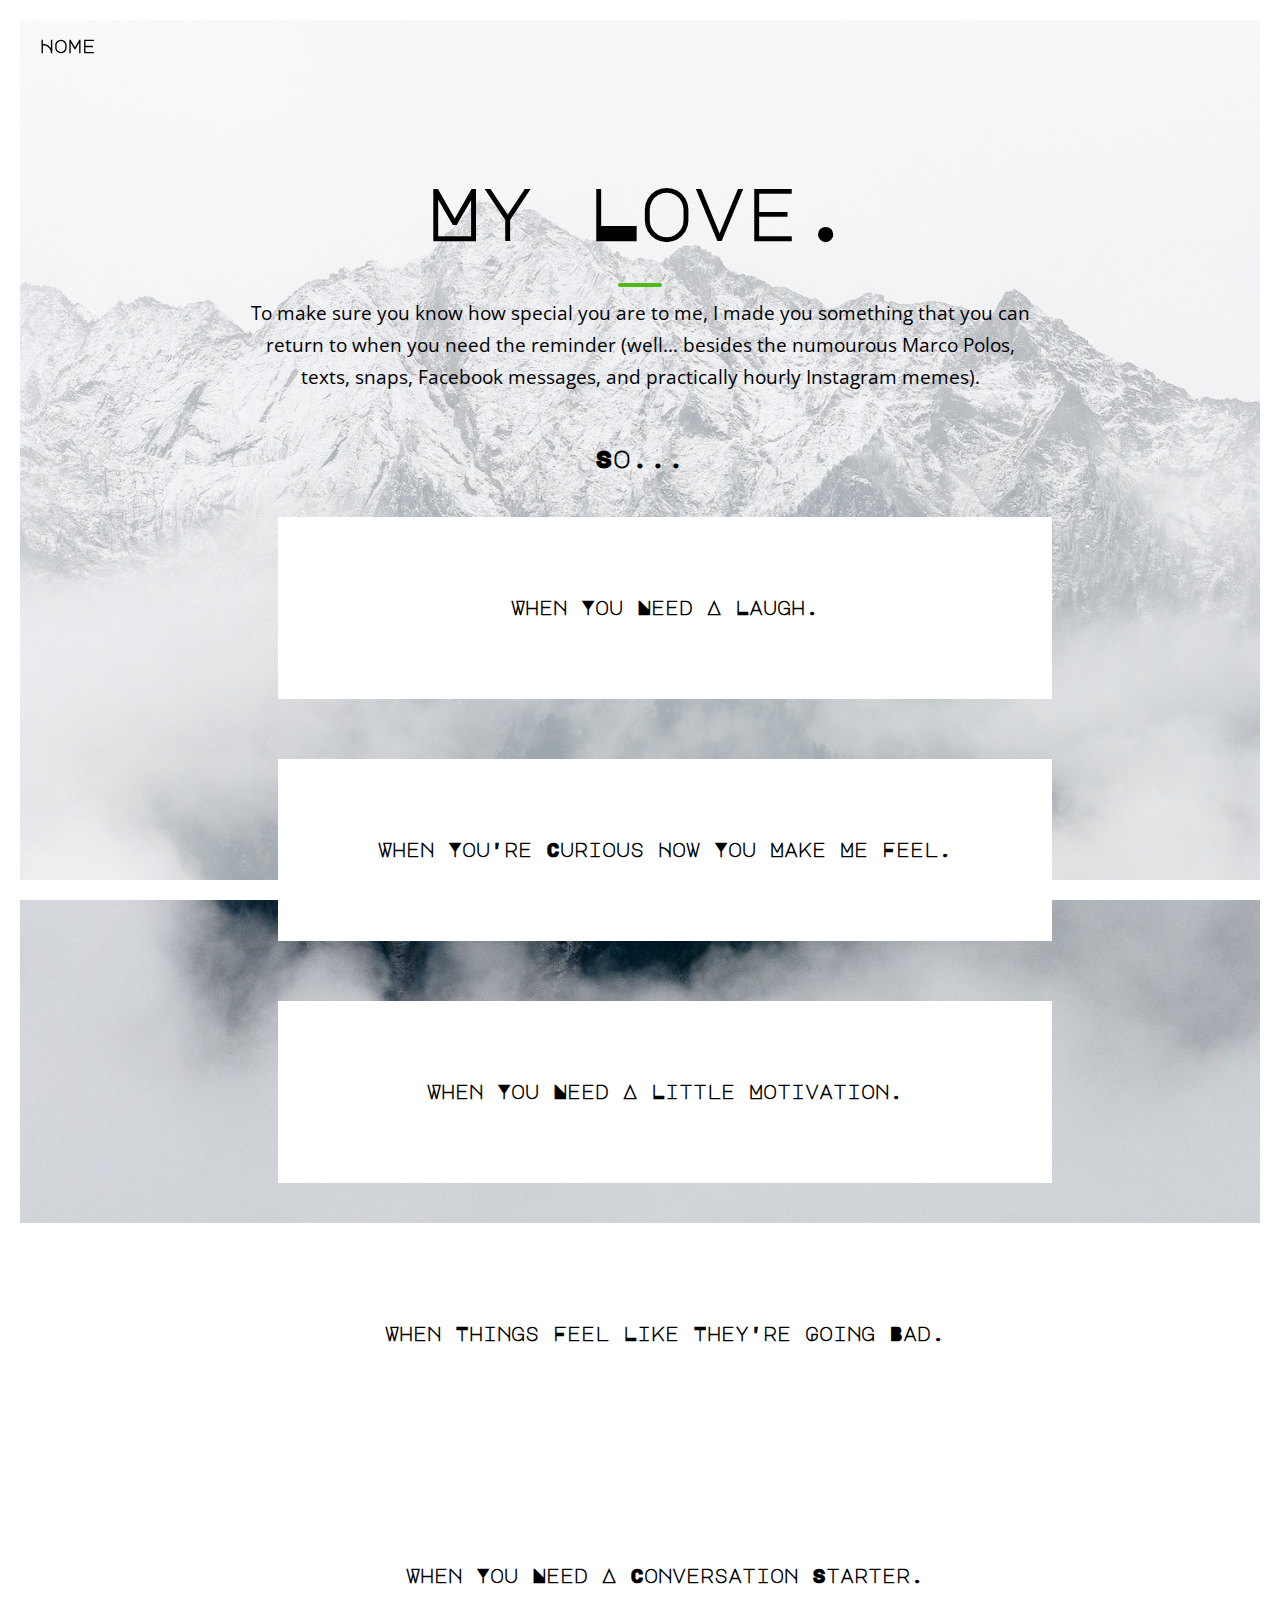
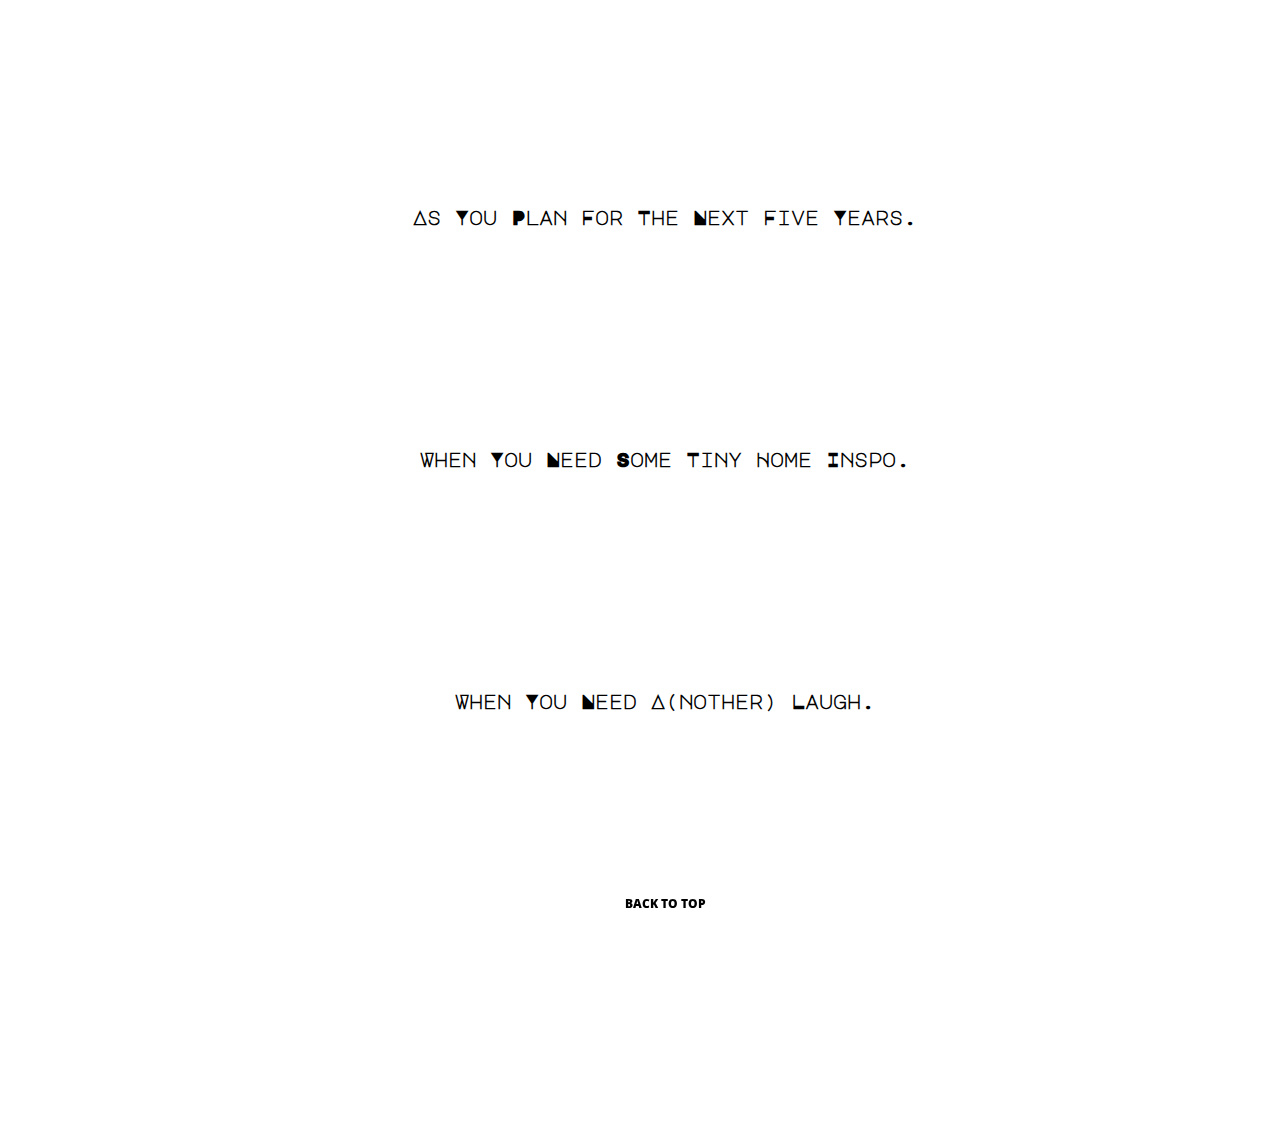
==== commit de7fc234: "update index header" ====
--- a/begin/index.html
+++ b/begin/index.html
@@ -12,7 +12,7 @@
     </header>
     <div class="index" id="top">
       <main>
-        <h1>My Dear, Zach.</h1>
+        <h1>My Love.</h1>
         <div class="line"></div>
         <p>To make sure you know how special you are to me, I made you something that you can return to when you need the reminder (well... besides the numourous Marco Polos, texts, snaps, Facebook messages, and practically hourly Instagram memes).</p>
         <h2>So...</h2>
--- a/style.css
+++ b/style.css
@@ -2,7 +2,7 @@
 @import 'rotate.css';
 
 html {
-  background: linear-gradient(rgba(255,255,255,.6),rgba(255,255,255,.6)), url(img/mountains-1.jpg) top center no-repeat;
+  background: linear-gradient(rgba(255,255,255,.6),rgba(255,255,255,.6)), url("img/mountains-1.jpg") top center no-repeat;
   background-size: cover;
   box-sizing: border-box;
   background-attachment: fixed;
@@ -56,7 +56,7 @@
 }
 h1 {
   text-align: center;
-  font-size: 48px;
+  font-size: 72px;
 }
 p {
   font-family: 'Open Sans', sans-serif;
